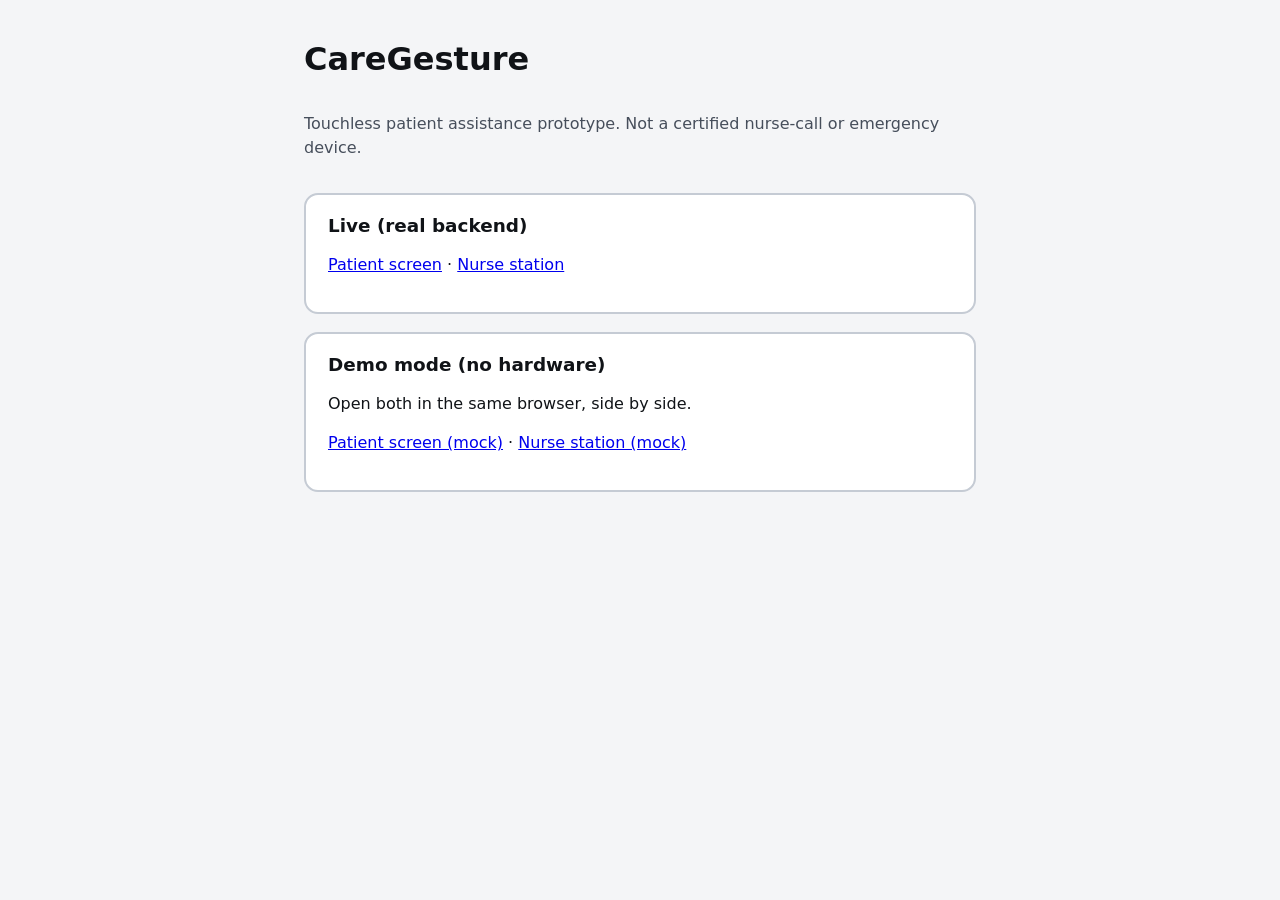
==== frontend/index.html @ 03e3c7c7 "Add patient and nurse dashboards for api.py" ====
<!doctype html>
<html lang="en">
<head>
  <meta charset="utf-8">
  <meta name="viewport" content="width=device-width, initial-scale=1">
  <title>CareGesture</title>
  <link rel="stylesheet" href="styles.css">
</head>
<body>
  <main style="max-width:720px;margin:40px auto;padding:0 24px;display:grid;gap:18px">
    <h1>CareGesture</h1>
    <p class="muted">Touchless patient assistance prototype. Not a certified nurse-call or emergency device.</p>
    <section class="panel">
      <h2>Live (real backend)</h2>
      <p><a href="patient.html">Patient screen</a> &middot; <a href="nurse.html">Nurse station</a></p>
    </section>
    <section class="panel">
      <h2>Demo mode (no hardware)</h2>
      <p>Open both in the same browser, side by side.</p>
      <p><a href="patient.html?mock=1">Patient screen (mock)</a> &middot; <a href="nurse.html?mock=1">Nurse station (mock)</a></p>
    </section>
  </main>
</body>
</html>
---- frontend/styles.css ----
/* CareGesture shared styles (Member 3). High contrast, large targets, no motion when reduced. */

:root {
  --bg: #f4f5f7;
  --surface: #ffffff;
  --text: #101317;
  --muted: #464e5b;
  --border: #c5cbd4;
  --accent: #0b57d0;
  --accent-ink: #ffffff;
  --ok: #0d6b37;
  --ok-bg: #e2f3e8;
  --warn: #7a4a00;
  --warn-bg: #fff0d1;
  --danger: #a8231b;
  --danger-bg: #fde6e4;
  --info: #0b3d91;
  --info-bg: #e5eeff;
  --unknown: #4b5260;
  --unknown-bg: #eceef2;
  --focus: #ffb300;
  --radius: 14px;
  font-family: system-ui, -apple-system, "Segoe UI", Roboto, "Helvetica Neue", Arial, sans-serif;
}

* { box-sizing: border-box; }
html, body { margin: 0; }
body { background: var(--bg); color: var(--text); line-height: 1.45; }
[hidden] { display: none !important; }
:focus-visible { outline: 4px solid var(--focus); outline-offset: 3px; }
h1, h2, h3 { line-height: 1.2; margin: 0; }
.muted { color: var(--muted); }

/* ---------- banners ---------- */
.banner { padding: 14px 24px; font-weight: 700; font-size: 1.15rem; }
.banner-danger { background: var(--danger); color: #fff; }
.banner-demo { background: #2f343c; color: #fff; font-weight: 600; font-size: 0.95rem; }

/* ---------- buttons ---------- */
.btn {
  font: inherit; font-weight: 700; font-size: 1.05rem;
  min-height: 52px; padding: 10px 22px; border-radius: 10px;
  border: 2px solid var(--text); background: var(--surface); color: var(--text); cursor: pointer;
}
.btn:hover { background: #e9ecf1; }
.btn-primary { background: var(--accent); border-color: var(--accent); color: var(--accent-ink); }
.btn-primary:hover { background: #0846a8; }
.btn-ok { background: var(--ok); border-color: var(--ok); color: #fff; }
.btn-ok:hover { background: #0a552c; }
.btn:disabled { opacity: 0.6; cursor: progress; }
.btn-small { min-height: 40px; padding: 6px 14px; font-size: 0.95rem; }

/* ---------- badges and chips ---------- */
.badge, .chip {
  display: inline-flex; align-items: center; gap: 6px;
  font-weight: 700; border-radius: 999px; padding: 4px 12px; font-size: 0.9rem; white-space: nowrap;
  border: 2px solid transparent;
}
.badge-new { background: var(--danger-bg); color: var(--danger); border-color: var(--danger); }
.badge-acknowledged { background: var(--warn-bg); color: var(--warn); border-color: var(--warn); }
.badge-resolved { background: var(--ok-bg); color: var(--ok); border-color: var(--ok); }
.badge-overdue { background: var(--danger); color: #fff; }
.chip-ok { background: var(--ok-bg); color: var(--ok); }
.chip-bad { background: var(--danger-bg); color: var(--danger); border-color: var(--danger); }
.chip-unknown { background: var(--unknown-bg); color: var(--unknown); border-style: dashed; border-color: var(--unknown); }
.chip-warn { background: var(--warn-bg); color: var(--warn); border-color: var(--warn); }

/* ---------- panels ---------- */
.panel {
  background: var(--surface); border: 2px solid var(--border); border-radius: var(--radius);
  padding: 20px 22px;
}
.panel h2 { font-size: 1.15rem; margin-bottom: 12px; }

/* ---------- mock controls ---------- */
.mock-controls {
  margin: 24px auto; max-width: 1100px; padding: 16px 20px;
  border: 2px dashed var(--unknown); border-radius: var(--radius); background: var(--unknown-bg);
}
.mock-controls h2 { font-size: 1rem; margin-bottom: 10px; }
.mock-controls .row { display: flex; flex-wrap: wrap; gap: 10px; align-items: center; }

/* =====================================================================
   Patient view
   ===================================================================== */
.patient main { max-width: 1100px; margin: 0 auto; padding: 20px 24px 40px; display: grid; gap: 22px; }
.patient-header {
  display: flex; justify-content: space-between; align-items: center; flex-wrap: wrap; gap: 12px;
  padding: 16px 24px; background: var(--surface); border-bottom: 2px solid var(--border);
  font-size: 1.25rem; font-weight: 700;
}
.env-mini { font-weight: 500; font-size: 1.05rem; color: var(--muted); }
.env-mini.stale { color: var(--warn); font-weight: 700; }

.state-panel {
  border-radius: 22px; padding: 36px 32px; text-align: center; border: 4px solid var(--accent);
  background: var(--surface);
}
.state-icon { font-size: clamp(3rem, 9vw, 5.5rem); line-height: 1; margin-bottom: 8px; }
.state-panel h1 { font-size: clamp(2.2rem, 6vw, 4rem); font-weight: 800; }
.state-panel p { font-size: clamp(1.25rem, 3vw, 1.8rem); margin: 12px 0 0; }
.state-ready { border-color: var(--accent); }
.state-recognizing { border-color: var(--info); background: var(--info-bg); color: var(--info); }
.state-sent { border-color: var(--ok); background: var(--ok-bg); color: var(--ok); }
.state-rejected { border-color: var(--warn); background: var(--warn-bg); color: var(--warn); }
.state-offline { border-color: var(--danger); background: var(--danger-bg); color: var(--danger); }
.state-connecting { border-color: var(--unknown); background: var(--unknown-bg); color: var(--unknown); }

.hold-progress {
  height: 28px; margin: 22px auto 0; max-width: 560px; border-radius: 999px;
  background: #ffffff; border: 3px solid currentColor; overflow: hidden;
}
.hold-bar { height: 100%; width: 0; background: currentColor; transition: width 0.3s linear; }

.last-request h2, .guide h2 { font-size: 1.5rem; margin-bottom: 14px; }
.last-type { font-size: 1.9rem; font-weight: 800; display: flex; align-items: center; gap: 12px; }
.last-msg { font-size: 1.35rem; margin: 8px 0 16px; }
.steps { list-style: none; padding: 0; margin: 0; display: grid; grid-template-columns: repeat(3, 1fr); gap: 10px; }
.steps li {
  padding: 14px 10px; border-radius: 12px; text-align: center; font-weight: 700; font-size: 1.1rem;
  border: 3px solid var(--border); color: var(--muted); background: var(--surface);
}
.steps li.done { border-color: var(--ok); color: var(--ok); background: var(--ok-bg); }
.steps li.current { border-color: var(--text); color: var(--text); background: #fff7d6; }

.guide-list { list-style: none; padding: 0; margin: 0; display: grid; grid-template-columns: repeat(3, 1fr); gap: 16px; }
.guide-list li {
  background: var(--surface); border: 3px solid var(--border); border-radius: var(--radius);
  padding: 20px 14px; text-align: center;
}
.guide-icon { font-size: clamp(3rem, 8vw, 4.5rem); line-height: 1.1; }
.guide-gesture { font-size: 1.2rem; font-weight: 700; margin-top: 8px; color: var(--muted); }
.guide-means { font-size: 1.5rem; font-weight: 800; margin-top: 4px; }

/* =====================================================================
   Nurse view
   ===================================================================== */
.nurse-header {
  display: flex; align-items: center; gap: 16px; flex-wrap: wrap;
  padding: 14px 24px; background: var(--surface); border-bottom: 2px solid var(--border);
}
.nurse-header h1 { font-size: 1.5rem; margin-right: auto; }
.health { display: flex; flex-wrap: wrap; gap: 8px; }
.nurse-main {
  max-width: 1300px; margin: 0 auto; padding: 22px 24px 40px;
  display: grid; grid-template-columns: minmax(0, 1.7fr) minmax(300px, 1fr); gap: 24px; align-items: start;
}
.nurse-main h2 { font-size: 1.3rem; }
.section-head { display: flex; align-items: baseline; gap: 10px; margin-bottom: 14px; }
.count { font-weight: 800; color: var(--muted); }
.request-list { display: grid; gap: 14px; }
.side { display: grid; gap: 18px; }

.empty {
  padding: 32px; text-align: center; font-size: 1.15rem; color: var(--muted);
  border: 2px dashed var(--border); border-radius: var(--radius); background: var(--surface);
}

.req-card {
  background: var(--surface); border: 2px solid var(--border); border-left: 10px solid var(--border);
  border-radius: 0 var(--radius) var(--radius) 0; padding: 16px 20px; display: grid; gap: 8px;
}
.req-card.status-new { border-left-color: var(--danger); }
.req-card.status-acknowledged { border-left-color: var(--warn); }
.req-card.overdue { border-color: var(--danger); border-left-color: var(--danger); background: #fff5f4; }
.req-card.fresh { animation: fresh 1.2s ease-out 2; }
@keyframes fresh { 0% { box-shadow: 0 0 0 0 rgba(168, 35, 27, 0.55); } 100% { box-shadow: 0 0 0 14px rgba(168, 35, 27, 0); } }
.req-top { display: flex; align-items: center; gap: 14px; flex-wrap: wrap; }
.req-icon { font-size: 2.4rem; line-height: 1; }
.req-type { font-size: 1.4rem; font-weight: 800; }
.req-room { font-size: 1rem; color: var(--muted); font-weight: 600; }
.req-badges { margin-left: auto; display: flex; gap: 8px; flex-wrap: wrap; }
.req-meta { font-size: 1.02rem; }
.req-wait { font-weight: 700; }
.req-env { font-size: 1rem; padding: 8px 12px; border-radius: 10px; background: var(--info-bg); color: var(--info); }
.req-env.stale { background: var(--warn-bg); color: var(--warn); font-weight: 700; }
.req-actions { display: flex; gap: 10px; flex-wrap: wrap; margin-top: 4px; }
.req-error { margin: 0; color: var(--danger); font-weight: 700; }

.env-big { display: flex; gap: 28px; flex-wrap: wrap; }
.env-value { font-size: 2.2rem; font-weight: 800; }
.env-label { color: var(--muted); font-weight: 600; }
.env-note { margin: 10px 0 0; font-size: 0.92rem; color: var(--muted); }
.env-age { margin-top: 8px; font-weight: 600; }
.env-age.stale { color: var(--warn); font-weight: 800; }

.insights-table { width: 100%; border-collapse: collapse; font-size: 0.98rem; }
.insights-table th, .insights-table td { text-align: left; padding: 8px 6px; border-bottom: 1px solid var(--border); }
.insights-table th { color: var(--muted); font-weight: 700; }
.insight-callout { margin: 12px 0 0; padding: 10px 12px; border-radius: 10px; background: var(--warn-bg); color: var(--warn); font-weight: 700; }
.insight-note { margin: 10px 0 0; font-size: 0.92rem; color: var(--muted); }

.resolved-list { list-style: none; padding: 0; margin: 0; display: grid; gap: 8px; }
.resolved-list li { padding: 8px 0; border-bottom: 1px solid var(--border); font-size: 0.98rem; }

@media (max-width: 900px) {
  .nurse-main { grid-template-columns: 1fr; }
}
@media (max-width: 700px) {
  .guide-list { grid-template-columns: 1fr; }
  .steps li { font-size: 0.95rem; padding: 10px 6px; }
  .state-panel { padding: 26px 18px; }
}
@media (prefers-reduced-motion: reduce) {
  *, *::before, *::after { animation: none !important; transition: none !important; }
}
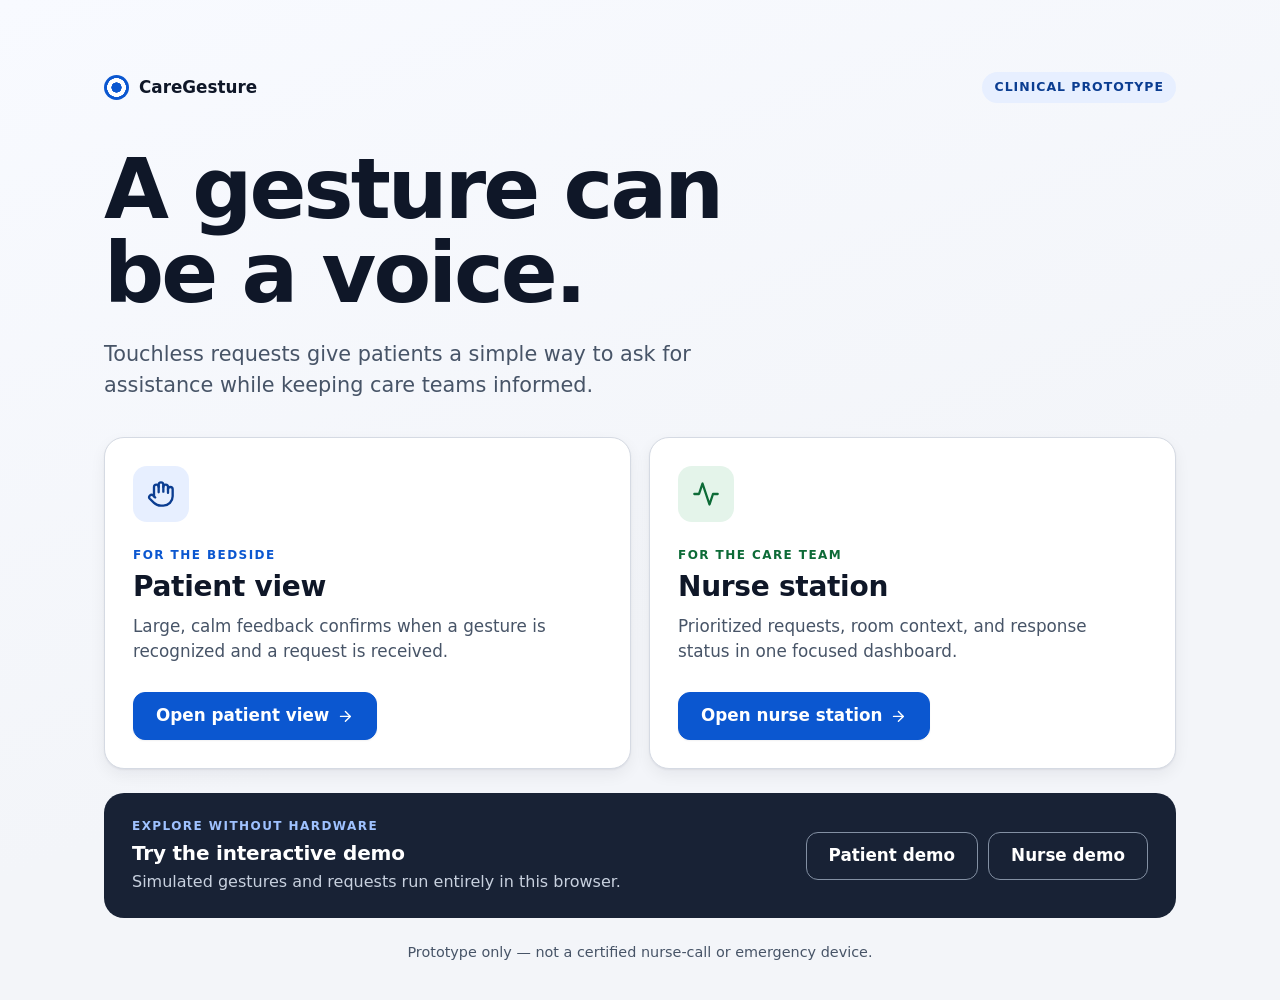
==== commit afdf344e: "Redesign frontend: launcher, patient guide layout, nurse status cards Rework styles into shared toke" ====
--- a/frontend/index.html
+++ b/frontend/index.html
@@ -4,21 +4,42 @@
   <meta charset="utf-8">
   <meta name="viewport" content="width=device-width, initial-scale=1">
   <title>CareGesture</title>
-  <link rel="stylesheet" href="styles.css">
+  <link rel="stylesheet" href="styles.css?v=9">
 </head>
-<body>
-  <main style="max-width:720px;margin:40px auto;padding:0 24px;display:grid;gap:18px">
-    <h1>CareGesture</h1>
-    <p class="muted">Touchless patient assistance prototype. Not a certified nurse-call or emergency device.</p>
-    <section class="panel">
-      <h2>Live (real backend)</h2>
-      <p><a href="patient.html">Patient screen</a> &middot; <a href="nurse.html">Nurse station</a></p>
+<body class="launcher">
+  <main>
+    <header class="launcher-head">
+      <div class="launcher-top">
+        <div class="launcher-brand"><span class="brand-mark" aria-hidden="true"></span><span>CareGesture</span></div>
+        <span class="prototype-pill">Clinical prototype</span>
+      </div>
+      <h1>A gesture can be a voice.</h1>
+      <p>Touchless requests give patients a simple way to ask for assistance while keeping care teams informed.</p>
+    </header>
+    <section class="role-grid" aria-label="Choose a live view">
+      <article class="role-card role-patient">
+        <div class="role-icon" aria-hidden="true"><svg class="icon" viewBox="0 0 24 24" fill="none" stroke="currentColor" stroke-width="2" stroke-linecap="round" stroke-linejoin="round" aria-hidden="true" focusable="false"><path d="M18 11V6a2 2 0 0 0-2-2a2 2 0 0 0-2 2"/><path d="M14 10V4a2 2 0 0 0-2-2a2 2 0 0 0-2 2v2"/><path d="M10 10.5V6a2 2 0 0 0-2-2a2 2 0 0 0-2 2v8"/><path d="M18 8a2 2 0 1 1 4 0v6a8 8 0 0 1-8 8h-2c-2.8 0-4.5-.86-5.99-2.34l-3.6-3.6a2 2 0 0 1 2.83-2.82L7 15"/></svg></div>
+        <p class="eyebrow">For the bedside</p>
+        <h2>Patient view</h2>
+        <p>Large, calm feedback confirms when a gesture is recognized and a request is received.</p>
+        <a class="btn btn-primary" href="patient.html">Open patient view <svg class="icon" viewBox="0 0 24 24" fill="none" stroke="currentColor" stroke-width="2" stroke-linecap="round" stroke-linejoin="round" aria-hidden="true" focusable="false"><path d="M5 12h14"/><path d="m12 5 7 7-7 7"/></svg></a>
+      </article>
+      <article class="role-card role-nurse">
+        <div class="role-icon" aria-hidden="true"><svg class="icon" viewBox="0 0 24 24" fill="none" stroke="currentColor" stroke-width="2" stroke-linecap="round" stroke-linejoin="round" aria-hidden="true" focusable="false"><path d="M22 12h-4l-3 9L9 3l-3 9H2"/></svg></div>
+        <p class="eyebrow">For the care team</p>
+        <h2>Nurse station</h2>
+        <p>Prioritized requests, room context, and response status in one focused dashboard.</p>
+        <a class="btn btn-primary" href="nurse.html">Open nurse station <svg class="icon" viewBox="0 0 24 24" fill="none" stroke="currentColor" stroke-width="2" stroke-linecap="round" stroke-linejoin="round" aria-hidden="true" focusable="false"><path d="M5 12h14"/><path d="m12 5 7 7-7 7"/></svg></a>
+      </article>
     </section>
-    <section class="panel">
-      <h2>Demo mode (no hardware)</h2>
-      <p>Open both in the same browser, side by side.</p>
-      <p><a href="patient.html?mock=1">Patient screen (mock)</a> &middot; <a href="nurse.html?mock=1">Nurse station (mock)</a></p>
+    <section class="demo-strip">
+      <div><p class="eyebrow">Explore without hardware</p><h2>Try the interactive demo</h2><p>Simulated gestures and requests run entirely in this browser.</p></div>
+      <div class="launcher-links">
+        <a class="btn" href="patient.html?mock=1">Patient demo</a>
+        <a class="btn" href="nurse.html?mock=1">Nurse demo</a>
+      </div>
     </section>
+    <footer class="launcher-note">Prototype only — not a certified nurse-call or emergency device.</footer>
   </main>
 </body>
 </html>
--- a/frontend/styles.css
+++ b/frontend/styles.css
@@ -1,205 +1,498 @@
-/* CareGesture shared styles (Member 3). High contrast, large targets, no motion when reduced. */
+/* CareGesture shared styles (Member 3). High contrast, large targets, no motion when reduced.
+ *
+ * Colour is reserved for meaning: blue = action, green = done / healthy, amber = needs a look,
+ * red = waiting or broken. Surfaces stay neutral so a status colour is never competing with
+ * decoration. System fonts on purpose: the screens must render with no internet on the ward LAN.
+ */
 
 :root {
-  --bg: #f4f5f7;
+  --bg: #f3f5f9;
   --surface: #ffffff;
-  --text: #101317;
-  --muted: #464e5b;
-  --border: #c5cbd4;
+  --surface-sunken: #f7f8fb;
+  --surface-hover: #eef1f6;
+  --surface-active: #e3e7ee;
+  --ink: #182235;
+  --ink-text: #e6e9f0;
+  --ink-muted: #c8d1df;
+  --text: #0f1728;
+  --muted: #475467;
+  --border: #d5dae3;
+  --border-strong: #717b8c;
   --accent: #0b57d0;
+  --accent-hover: #0846a8;
+  --accent-active: #063a8c;
   --accent-ink: #ffffff;
   --ok: #0d6b37;
-  --ok-bg: #e2f3e8;
+  --ok-hover: #0a552c;
+  --ok-active: #084423;
+  --ok-bg: #e4f4ea;
   --warn: #7a4a00;
-  --warn-bg: #fff0d1;
+  --warn-bg: #fff1d6;
   --danger: #a8231b;
-  --danger-bg: #fde6e4;
+  --danger-bg: #fde8e6;
+  --danger-surface: #fff5f4;
   --info: #0b3d91;
-  --info-bg: #e5eeff;
+  --info-bg: #e7efff;
+  --info-bg-hover: #dbe7ff;
   --unknown: #4b5260;
   --unknown-bg: #eceef2;
   --focus: #ffb300;
-  --radius: 14px;
+  --radius-lg: 20px;
+  --radius: 16px;
+  --radius-sm: 10px;
+  --radius-pill: 999px;
+  --shadow: 0 1px 2px rgba(15, 23, 40, 0.06), 0 6px 16px rgba(15, 23, 40, 0.06);
+  --shadow-raised: 0 1px 2px rgba(15, 23, 40, 0.08), 0 12px 28px rgba(15, 23, 40, 0.10);
+  --page-max: 1100px;
+  --gutter: 24px;
   font-family: system-ui, -apple-system, "Segoe UI", Roboto, "Helvetica Neue", Arial, sans-serif;
 }
 
 * { box-sizing: border-box; }
 html, body { margin: 0; }
-body { background: var(--bg); color: var(--text); line-height: 1.45; }
+body {
+  min-height: 100vh; background: var(--bg); color: var(--text); line-height: 1.5;
+  -webkit-font-smoothing: antialiased; text-rendering: optimizeLegibility;
+}
 [hidden] { display: none !important; }
-:focus-visible { outline: 4px solid var(--focus); outline-offset: 3px; }
-h1, h2, h3 { line-height: 1.2; margin: 0; }
+/* Dark ring inside an amber halo, so focus is visible on light and coloured surfaces alike. */
+:focus-visible { outline: 3px solid var(--text); outline-offset: 2px; box-shadow: 0 0 0 8px var(--focus); }
+h1, h2, h3 { line-height: 1.2; margin: 0; letter-spacing: -0.01em; }
 .muted { color: var(--muted); }
+.sr-only { position: absolute; width: 1px; height: 1px; margin: -1px; padding: 0; overflow: hidden; clip-path: inset(50%); white-space: nowrap; }
+.eyebrow { margin: 0 0 6px; color: var(--accent); font-size: 0.75rem; font-weight: 800; letter-spacing: 0.12em; text-transform: uppercase; }
+.icon { width: 1em; height: 1em; flex: none; display: block; }
+
+/* ---------- brand ---------- */
+.brand { display: inline-flex; align-items: center; gap: 10px; font-weight: 800; letter-spacing: -0.01em; }
+.brand-mark {
+  display: inline-block; width: 22px; height: 22px; flex: none; border-radius: 50%;
+  background: radial-gradient(circle, var(--accent) 0 28%, #fff 30% 52%, var(--accent) 54%);
+}
 
 /* ---------- banners ---------- */
-.banner { padding: 14px 24px; font-weight: 700; font-size: 1.15rem; }
+.banner { padding: 12px var(--gutter); font-weight: 700; font-size: 1.1rem; }
 .banner-danger { background: var(--danger); color: #fff; }
-.banner-demo { background: #2f343c; color: #fff; font-weight: 600; font-size: 0.95rem; }
+.banner-demo { background: var(--ink); color: var(--ink-text); font-weight: 600; font-size: 0.9rem; padding: 8px var(--gutter); }
 
 /* ---------- buttons ---------- */
 .btn {
-  font: inherit; font-weight: 700; font-size: 1.05rem;
-  min-height: 52px; padding: 10px 22px; border-radius: 10px;
-  border: 2px solid var(--text); background: var(--surface); color: var(--text); cursor: pointer;
-}
-.btn:hover { background: #e9ecf1; }
+  display: inline-flex; align-items: center; justify-content: center; gap: 8px;
+  font: inherit; font-weight: 700; font-size: 1.05rem; text-decoration: none;
+  min-height: 48px; padding: 10px 22px; border-radius: 12px;
+  border: 1.5px solid var(--border-strong); background: var(--surface); color: var(--text); cursor: pointer;
+  box-shadow: 0 1px 2px rgba(15, 23, 40, 0.06);
+  transition: background-color 0.15s ease-out, border-color 0.15s ease-out, box-shadow 0.15s ease-out;
+}
+.btn:focus-visible { box-shadow: 0 0 0 8px var(--focus); }
+.btn:hover { background: var(--surface-hover); border-color: var(--text); }
+.btn:active { box-shadow: none; background: var(--surface-active); }
 .btn-primary { background: var(--accent); border-color: var(--accent); color: var(--accent-ink); }
-.btn-primary:hover { background: #0846a8; }
+.btn-primary:hover { background: var(--accent-hover); border-color: var(--accent-hover); }
+.btn-primary:active { background: var(--accent-active); }
 .btn-ok { background: var(--ok); border-color: var(--ok); color: #fff; }
-.btn-ok:hover { background: #0a552c; }
+.btn-ok:hover { background: var(--ok-hover); border-color: var(--ok-hover); }
+.btn-ok:active { background: var(--ok-active); }
 .btn:disabled { opacity: 0.6; cursor: progress; }
-.btn-small { min-height: 40px; padding: 6px 14px; font-size: 0.95rem; }
+.btn-small { min-height: 44px; padding: 6px 14px; font-size: 0.92rem; border-radius: var(--radius-sm); }
+.btn[aria-pressed="true"] { background: var(--info-bg); border-color: var(--accent); color: var(--info); }
 
 /* ---------- badges and chips ---------- */
 .badge, .chip {
   display: inline-flex; align-items: center; gap: 6px;
-  font-weight: 700; border-radius: 999px; padding: 4px 12px; font-size: 0.9rem; white-space: nowrap;
-  border: 2px solid transparent;
+  font-weight: 700; border-radius: var(--radius-pill); padding: 3px 11px; font-size: 0.85rem; white-space: nowrap;
+  border: 1.5px solid transparent;
 }
 .badge-new { background: var(--danger-bg); color: var(--danger); border-color: var(--danger); }
 .badge-acknowledged { background: var(--warn-bg); color: var(--warn); border-color: var(--warn); }
 .badge-resolved { background: var(--ok-bg); color: var(--ok); border-color: var(--ok); }
 .badge-overdue { background: var(--danger); color: #fff; }
-.chip-ok { background: var(--ok-bg); color: var(--ok); }
+/* Healthy is the quiet state: plain text and a green tick. Only faults get a filled chip. */
+.chip-ok { padding-inline: 4px; color: var(--muted); font-weight: 600; }
+.chip-ok .icon { color: var(--ok); stroke-width: 3; }
 .chip-bad { background: var(--danger-bg); color: var(--danger); border-color: var(--danger); }
 .chip-unknown { background: var(--unknown-bg); color: var(--unknown); border-style: dashed; border-color: var(--unknown); }
 .chip-warn { background: var(--warn-bg); color: var(--warn); border-color: var(--warn); }
 
 /* ---------- panels ---------- */
 .panel {
-  background: var(--surface); border: 2px solid var(--border); border-radius: var(--radius);
-  padding: 20px 22px;
+  background: var(--surface); border: 1px solid var(--border); border-radius: var(--radius);
+  padding: 20px 22px; box-shadow: var(--shadow);
 }
 .panel h2 { font-size: 1.15rem; margin-bottom: 12px; }
+
+/* ---------- page headers ---------- */
+.patient-header, .nurse-header {
+  display: flex; align-items: center; flex-wrap: wrap; gap: 14px;
+  padding: 12px max(var(--gutter), calc((100vw - var(--page-max)) / 2 + var(--gutter)));
+  background: var(--surface); border-bottom: 1px solid var(--border);
+}
 
 /* ---------- mock controls ---------- */
 .mock-controls {
-  margin: 24px auto; max-width: 1100px; padding: 16px 20px;
-  border: 2px dashed var(--unknown); border-radius: var(--radius); background: var(--unknown-bg);
-}
-.mock-controls h2 { font-size: 1rem; margin-bottom: 10px; }
-.mock-controls .row { display: flex; flex-wrap: wrap; gap: 10px; align-items: center; }
+  margin: 8px auto 32px; max-width: calc(var(--page-max) - 2 * var(--gutter)); padding: 14px 18px;
+  border: 1.5px dashed var(--border-strong); border-radius: var(--radius); background: var(--unknown-bg);
+}
+.mock-controls h2 {
+  font-size: 0.8rem; margin-bottom: 10px; text-transform: uppercase; letter-spacing: 0.08em; color: var(--unknown);
+}
+.mock-controls .row { display: flex; flex-wrap: wrap; gap: 8px; align-items: center; }
 
 /* =====================================================================
    Patient view
    ===================================================================== */
-.patient main { max-width: 1100px; margin: 0 auto; padding: 20px 24px 40px; display: grid; gap: 22px; }
-.patient-header {
-  display: flex; justify-content: space-between; align-items: center; flex-wrap: wrap; gap: 12px;
-  padding: 16px 24px; background: var(--surface); border-bottom: 2px solid var(--border);
-  font-size: 1.25rem; font-weight: 700;
-}
-.env-mini { font-weight: 500; font-size: 1.05rem; color: var(--muted); }
+.patient { --page-max: 1240px; }
+.patient main {
+  max-width: var(--page-max); margin: 0 auto; padding: 24px var(--gutter) 32px;
+  display: grid; gap: 24px; align-items: start;
+}
+.patient-header { font-size: 1.2rem; }
+.room-tag {
+  font-weight: 700; font-size: 1.05rem; padding: 4px 14px; border-radius: var(--radius-pill);
+  background: var(--info-bg); color: var(--info);
+}
+.env-mini { margin-left: auto; font-weight: 500; font-size: 1.05rem; color: var(--muted); font-variant-numeric: tabular-nums; }
 .env-mini.stale { color: var(--warn); font-weight: 700; }
 
+/* The state panel is the one thing a patient must be able to read from the bed. */
 .state-panel {
-  border-radius: 22px; padding: 36px 32px; text-align: center; border: 4px solid var(--accent);
-  background: var(--surface);
-}
-.state-icon { font-size: clamp(3rem, 9vw, 5.5rem); line-height: 1; margin-bottom: 8px; }
-.state-panel h1 { font-size: clamp(2.2rem, 6vw, 4rem); font-weight: 800; }
-.state-panel p { font-size: clamp(1.25rem, 3vw, 1.8rem); margin: 12px 0 0; }
-.state-ready { border-color: var(--accent); }
-.state-recognizing { border-color: var(--info); background: var(--info-bg); color: var(--info); }
-.state-sent { border-color: var(--ok); background: var(--ok-bg); color: var(--ok); }
-.state-rejected { border-color: var(--warn); background: var(--warn-bg); color: var(--warn); }
-.state-offline { border-color: var(--danger); background: var(--danger-bg); color: var(--danger); }
-.state-connecting { border-color: var(--unknown); background: var(--unknown-bg); color: var(--unknown); }
+  --state: var(--accent); --state-bg: var(--surface);
+  border-radius: var(--radius-lg); padding: 36px 32px 32px; text-align: center;
+  border: 2px solid var(--state); background: var(--state-bg); box-shadow: var(--shadow-raised);
+  /* No colour transitions: a status must never be shown in a half-way colour. */
+}
+.state-icon {
+  position: relative; display: grid; place-items: center; margin: 0 auto 20px;
+  width: clamp(88px, 13vw, 120px); aspect-ratio: 1; border-radius: 50%;
+  background: var(--state); color: #fff; line-height: 1;
+  font-size: clamp(2.6rem, 7vw, 3.75rem);
+}
+.state-icon .icon { width: 0.95em; height: 0.95em; stroke-width: 2.25; }
+.state-panel h1 { font-size: clamp(2.2rem, 6vw, 4rem); font-weight: 800; letter-spacing: -0.02em; }
+.state-panel p { font-size: clamp(1.25rem, 3vw, 1.7rem); margin: 12px 0 0; }
+.state-ready { --state: var(--accent); }
+.state-ready p { color: var(--muted); }
+.state-recognizing { --state: var(--info); --state-bg: var(--info-bg); color: var(--info); }
+.state-sent { --state: var(--ok); --state-bg: var(--ok-bg); color: var(--ok); }
+.state-rejected { --state: var(--warn); --state-bg: var(--warn-bg); color: var(--warn); }
+.state-offline { --state: var(--danger); --state-bg: var(--danger-bg); color: var(--danger); }
+.state-connecting { --state: var(--unknown); --state-bg: var(--unknown-bg); color: var(--unknown); }
+/* While recognizing, the disc shows the hand emoji, so keep it light. */
+.state-recognizing .state-icon { background: #fff; box-shadow: inset 0 0 0 3px var(--state); }
+/* A slow ring shows the camera is watching. */
+.state-ready .state-icon::after {
+  content: ""; position: absolute; inset: 0; border-radius: 50%;
+  border: 3px solid var(--state); animation: watching 2.4s ease-out infinite;
+}
+@keyframes watching { 0% { transform: scale(1); opacity: 0.55; } 100% { transform: scale(1.45); opacity: 0; } }
 
 .hold-progress {
-  height: 28px; margin: 22px auto 0; max-width: 560px; border-radius: 999px;
-  background: #ffffff; border: 3px solid currentColor; overflow: hidden;
-}
-.hold-bar { height: 100%; width: 0; background: currentColor; transition: width 0.3s linear; }
-
-.last-request h2, .guide h2 { font-size: 1.5rem; margin-bottom: 14px; }
-.last-type { font-size: 1.9rem; font-weight: 800; display: flex; align-items: center; gap: 12px; }
-.last-msg { font-size: 1.35rem; margin: 8px 0 16px; }
-.steps { list-style: none; padding: 0; margin: 0; display: grid; grid-template-columns: repeat(3, 1fr); gap: 10px; }
-.steps li {
-  padding: 14px 10px; border-radius: 12px; text-align: center; font-weight: 700; font-size: 1.1rem;
-  border: 3px solid var(--border); color: var(--muted); background: var(--surface);
-}
-.steps li.done { border-color: var(--ok); color: var(--ok); background: var(--ok-bg); }
-.steps li.current { border-color: var(--text); color: var(--text); background: #fff7d6; }
-
-.guide-list { list-style: none; padding: 0; margin: 0; display: grid; grid-template-columns: repeat(3, 1fr); gap: 16px; }
+  height: 22px; margin: 26px auto 0; max-width: 560px; border-radius: var(--radius-pill);
+  background: #fff; border: 2px solid currentColor; overflow: hidden; padding: 3px;
+}
+.hold-bar { height: 100%; width: 0; border-radius: var(--radius-pill); background: currentColor; transition: width 0.3s linear; }
+
+/* Camera preview: a secondary tool, separated from the status by a hairline. */
+.camera-preview {
+  display: grid; gap: 12px; margin-top: 28px; padding-top: 18px;
+  border-top: 1px solid color-mix(in srgb, var(--state) 22%, var(--border));
+}
+.camera-toolbar {
+  display: flex; align-items: center; justify-content: center; gap: 18px;
+  color: var(--muted); text-align: left;
+}
+.camera-toolbar h2 { margin: 0; color: var(--text); font-size: 1rem; letter-spacing: 0; }
+.camera-toolbar p { margin: 2px 0 0; font-size: 0.9rem; color: var(--muted); }
+.camera-toggle {
+  display: inline-flex; align-items: center; gap: 8px; flex: none; min-height: 44px; padding: 7px 16px 7px 12px;
+  border: 1.5px solid transparent; border-radius: var(--radius-pill); background: var(--info-bg); color: var(--info);
+  font: inherit; font-size: 0.95rem; font-weight: 700; cursor: pointer;
+  transition: background-color 0.15s ease-out, border-color 0.15s ease-out;
+}
+.camera-toggle:hover { background: var(--info-bg-hover); border-color: var(--accent); }
+.camera-toggle:active { background: var(--info-bg-hover); }
+.camera-toggle:disabled { opacity: 0.6; cursor: progress; }
+.camera-toggle-icon {
+  display: grid; place-items: center; width: 24px; height: 24px; border-radius: 50%;
+  background: var(--accent); color: #fff; font-size: 13px; line-height: 1;
+}
+.camera-stage {
+  position: relative; overflow: hidden; border-radius: var(--radius);
+  width: 100%; aspect-ratio: 4 / 3; background: #111827; border: 1px solid rgba(15, 23, 40, 0.18); box-shadow: var(--shadow);
+}
+.camera-stage video { display: block; width: 100%; height: 100%; object-fit: cover; transform: scaleX(-1); }
+.camera-private {
+  position: absolute; left: 10px; top: 10px; padding: 5px 10px; border-radius: var(--radius-pill);
+  background: rgba(15, 23, 40, 0.78); color: #fff; font-size: 0.78rem; font-weight: 700;
+}
+.camera-private span { color: #4ade80; margin-right: 5px; }
+.camera-message { margin: 0; padding: 10px 12px; border-radius: var(--radius-sm); background: var(--warn-bg); color: var(--warn); font-size: 1rem; font-weight: 700; }
+.state-panel .camera-message { font-size: 1rem; margin: 0; }
+
+/* With the preview open, status and video sit side by side. */
+.state-panel:has(.camera-stage:not([hidden])) {
+  display: grid; grid-template-columns: minmax(0, 1fr) minmax(280px, 380px); align-items: center; gap: 30px;
+  padding: 28px 32px; text-align: left;
+}
+.state-panel:has(.camera-stage:not([hidden])) .state-icon { margin-left: 0; width: 92px; }
+.state-panel:has(.camera-stage:not([hidden])) .state-status h1 { font-size: clamp(2.2rem, 4.5vw, 3.25rem); }
+.state-panel:has(.camera-stage:not([hidden])) .camera-preview { margin: 0; padding: 0; border: 0; }
+.state-panel:has(.camera-stage:not([hidden])) .camera-toolbar { justify-content: flex-end; order: 2; }
+.state-panel:has(.camera-stage:not([hidden])) .camera-toolbar > div { display: none; }
+.state-panel:has(.camera-stage:not([hidden])) .camera-stage { order: 1; }
+.state-panel:has(.camera-stage:not([hidden])) .camera-message { order: 3; }
+
+.last-request h2 { font-size: 1.2rem; margin-bottom: 14px; }
+.last-request.panel { padding: 22px 24px; }
+.last-type { font-size: 1.8rem; font-weight: 800; display: flex; align-items: center; gap: 14px; letter-spacing: -0.01em; }
+.type-symbol, .req-icon {
+  display: grid; place-items: center; flex: none; width: 52px; height: 52px; border-radius: 14px;
+  background: var(--info-bg); color: var(--info); font-size: 1.75rem; line-height: 1;
+}
+.last-msg { font-size: 1.3rem; margin: 10px 0 20px; }
+/* Request pipeline. The line shimmers only while the request is still in progress. */
+.steps {
+  --progress: 0%; list-style: none; position: relative; padding: 0; margin: 0;
+  display: grid; grid-template-columns: repeat(3, 1fr); gap: 8px;
+}
+.steps.steps-1 { --progress: 50%; }
+.steps.steps-2 { --progress: 100%; }
+.steps::before, .steps::after {
+  content: ""; position: absolute; z-index: 0; top: 10px; left: 16.666%; height: 5px; border-radius: var(--radius-pill);
+}
+.steps::before { right: 16.666%; background: var(--border); }
+.steps::after {
+  width: calc(var(--progress) * 0.6667);
+  background: linear-gradient(90deg, var(--ok) 0 38%, #65d996 48%, var(--ok) 58% 100%);
+  background-size: 90px 100%; animation: pipeline-train 1.25s linear infinite;
+}
+.steps.steps-2::after { background: var(--ok); animation: none; }
+@keyframes pipeline-train { to { background-position: 90px 0; } }
+.steps li { position: relative; z-index: 1; padding-top: 29px; text-align: center; font-weight: 700; font-size: 1.05rem; color: var(--muted); }
+.steps li::before {
+  content: ""; position: absolute; top: 2px; left: 50%; width: 18px; height: 18px; transform: translateX(-50%);
+  border: 4px solid var(--surface); border-radius: 50%; background: var(--border-strong); box-shadow: 0 0 0 2px var(--border);
+}
+.steps li.done { color: var(--ok); }
+.steps li.done::before { background: var(--ok); box-shadow: 0 0 0 2px var(--ok); }
+.steps li.current { color: var(--text); }
+.steps li.current::before { background: #fff; box-shadow: 0 0 0 3px var(--ok), 0 0 0 7px var(--ok-bg); }
+
+/* With no request yet, the panel shrinks to one quiet line. */
+.last-request.panel:has(#last-request > p.muted:only-child) {
+  display: flex; align-items: baseline; flex-wrap: wrap; gap: 6px 16px; padding: 14px 24px;
+  background: transparent; border-style: dashed; border-color: var(--border-strong); box-shadow: none;
+}
+.last-request.panel:has(#last-request > p.muted:only-child) h2 { margin: 0; font-size: 1.1rem; }
+.last-request.panel:has(#last-request > p.muted:only-child) p { margin: 0; font-size: 1.1rem; }
+
+/* Gesture guide: one row per gesture, hand shape first, meaning beside it. */
+.guide h2 { font-size: 1.2rem; margin-bottom: 6px; }
+.guide-hint { margin: 0 0 16px; color: var(--muted); font-size: 1rem; }
+.guide-list { list-style: none; padding: 0; margin: 0; display: grid; grid-template-columns: repeat(3, 1fr); gap: 12px; }
 .guide-list li {
-  background: var(--surface); border: 3px solid var(--border); border-radius: var(--radius);
-  padding: 20px 14px; text-align: center;
-}
-.guide-icon { font-size: clamp(3rem, 8vw, 4.5rem); line-height: 1.1; }
-.guide-gesture { font-size: 1.2rem; font-weight: 700; margin-top: 8px; color: var(--muted); }
-.guide-means { font-size: 1.5rem; font-weight: 800; margin-top: 4px; }
+  display: grid; grid-template-columns: auto minmax(0, 1fr); align-items: center; column-gap: 18px;
+  background: var(--surface); border: 1px solid var(--border); border-radius: var(--radius);
+  padding: 14px 20px; box-shadow: var(--shadow);
+}
+.guide-icon { grid-row: 1 / span 2; font-size: 3.4rem; line-height: 1.15; }
+.guide-gesture {
+  align-self: end; font-size: 0.82rem; font-weight: 700; color: var(--muted);
+  text-transform: uppercase; letter-spacing: 0.08em;
+}
+.guide-means {
+  align-self: start; font-size: 1.4rem; font-weight: 800; letter-spacing: -0.01em;
+  display: flex; align-items: center; gap: 8px;
+}
+.guide-means .icon { color: var(--accent); }
+
+/* Wide screens: the guide stays beside the status, so nothing needed sits below the fold. */
+@media (min-width: 1000px) {
+  .patient main { grid-template-columns: minmax(0, 1fr) 340px; grid-template-areas: "state guide" "last guide"; }
+  .state-panel { grid-area: state; }
+  .last-request { grid-area: last; }
+  .guide { grid-area: guide; }
+  .guide-list { grid-template-columns: 1fr; }
+}
+/* Tablet: three narrow cards, so stack hand over meaning. */
+@media (min-width: 701px) and (max-width: 999px) {
+  .guide-list li { grid-template-columns: 1fr; justify-items: center; text-align: center; padding: 18px 12px; }
+  .guide-icon { grid-row: auto; }
+  .guide-gesture { margin-top: 6px; }
+}
 
 /* =====================================================================
    Nurse view
    ===================================================================== */
-.nurse-header {
-  display: flex; align-items: center; gap: 16px; flex-wrap: wrap;
-  padding: 14px 24px; background: var(--surface); border-bottom: 2px solid var(--border);
-}
-.nurse-header h1 { font-size: 1.5rem; margin-right: auto; }
-.health { display: flex; flex-wrap: wrap; gap: 8px; }
+.nurse { --page-max: 1300px; }
+/* Health stays in view while the queue scrolls. */
+.nurse-header { position: sticky; top: 0; z-index: 10; }
+.nurse-header h1 { font-size: 1.3rem; margin-right: auto; display: flex; align-items: center; gap: 10px; }
+.h1-sub { font-weight: 500; color: var(--muted); }
+.health { display: flex; flex-wrap: wrap; gap: 4px 10px; align-items: center; }
 .nurse-main {
-  max-width: 1300px; margin: 0 auto; padding: 22px 24px 40px;
+  max-width: var(--page-max); margin: 0 auto; padding: 24px var(--gutter) 32px;
   display: grid; grid-template-columns: minmax(0, 1.7fr) minmax(300px, 1fr); gap: 24px; align-items: start;
 }
-.nurse-main h2 { font-size: 1.3rem; }
-.section-head { display: flex; align-items: baseline; gap: 10px; margin-bottom: 14px; }
-.count { font-weight: 800; color: var(--muted); }
+.nurse-main h2 { font-size: 1.5rem; }
+.section-head { display: flex; align-items: flex-end; justify-content: space-between; gap: 10px; margin-bottom: 14px; }
+.count { font-weight: 700; color: var(--muted); font-variant-numeric: tabular-nums; }
 .request-list { display: grid; gap: 14px; }
-.side { display: grid; gap: 18px; }
+.side { display: grid; gap: 16px; }
+/* Side panels are secondary: small label-style titles keep the request list dominant. */
+.side .panel h2 {
+  font-size: 0.8rem; text-transform: uppercase; letter-spacing: 0.08em; color: var(--muted); margin-bottom: 14px;
+}
 
 .empty {
-  padding: 32px; text-align: center; font-size: 1.15rem; color: var(--muted);
-  border: 2px dashed var(--border); border-radius: var(--radius); background: var(--surface);
+  padding: 40px 32px; text-align: center; font-size: 1.1rem; color: var(--muted);
+  border: 1.5px dashed var(--border-strong); border-radius: var(--radius); background: var(--surface-sunken);
 }
 
 .req-card {
-  background: var(--surface); border: 2px solid var(--border); border-left: 10px solid var(--border);
-  border-radius: 0 var(--radius) var(--radius) 0; padding: 16px 20px; display: grid; gap: 8px;
-}
-.req-card.status-new { border-left-color: var(--danger); }
-.req-card.status-acknowledged { border-left-color: var(--warn); }
-.req-card.overdue { border-color: var(--danger); border-left-color: var(--danger); background: #fff5f4; }
-.req-card.fresh { animation: fresh 1.2s ease-out 2; }
+  --stripe: var(--border-strong);
+  position: relative; background: var(--surface); border: 1px solid var(--border);
+  border-radius: var(--radius); padding: 18px 20px 18px 26px;
+  /* Wait time on the left, action on the right of the same row, so cards stay short. */
+  display: grid; grid-template-columns: minmax(0, 1fr) auto; align-items: center; gap: 12px 16px;
+  box-shadow: inset 6px 0 0 var(--stripe), var(--shadow);
+}
+.req-top, .req-env, .req-error { grid-column: 1 / -1; }
+.req-meta { grid-column: 1; grid-row: 2; }
+.req-actions { grid-column: 2; grid-row: 2; }
+.req-card.status-new { --stripe: var(--danger); }
+.req-card.status-acknowledged { --stripe: var(--warn); }
+.req-card.overdue { --stripe: var(--danger); border-color: var(--danger); background: var(--danger-surface); }
+.req-card.fresh::after {
+  content: ""; position: absolute; inset: 0; border-radius: inherit; pointer-events: none;
+  animation: fresh 1.2s ease-out 2;
+}
 @keyframes fresh { 0% { box-shadow: 0 0 0 0 rgba(168, 35, 27, 0.55); } 100% { box-shadow: 0 0 0 14px rgba(168, 35, 27, 0); } }
 .req-top { display: flex; align-items: center; gap: 14px; flex-wrap: wrap; }
-.req-icon { font-size: 2.4rem; line-height: 1; }
-.req-type { font-size: 1.4rem; font-weight: 800; }
-.req-room { font-size: 1rem; color: var(--muted); font-weight: 600; }
+.req-card.status-new .req-icon { background: var(--danger-bg); color: var(--danger); }
+.req-card.status-acknowledged .req-icon { background: var(--warn-bg); color: var(--warn); }
+.req-type { font-size: 1.4rem; font-weight: 800; letter-spacing: -0.01em; }
+.req-room { font-size: 0.95rem; color: var(--muted); font-weight: 600; }
 .req-badges { margin-left: auto; display: flex; gap: 8px; flex-wrap: wrap; }
-.req-meta { font-size: 1.02rem; }
-.req-wait { font-weight: 700; }
-.req-env { font-size: 1rem; padding: 8px 12px; border-radius: 10px; background: var(--info-bg); color: var(--info); }
+.req-meta {
+  display: flex; flex-direction: column-reverse; align-items: flex-start; gap: 0;
+  font-size: 0.95rem; color: var(--muted); font-variant-numeric: tabular-nums;
+}
+/* How long the patient has waited is the triage signal, so it is the loudest line on the card. */
+.req-wait { font-weight: 800; font-size: 1.3rem; color: var(--text); letter-spacing: -0.01em; line-height: 1.25; }
+.req-card.overdue .req-wait { color: var(--danger); }
+/* Once a nurse has seen it, the clock matters less. */
+.req-card.status-acknowledged .req-wait { font-size: 1.05rem; font-weight: 700; }
+.req-env { font-size: 0.98rem; padding: 8px 12px; border-radius: var(--radius-sm); background: var(--info-bg); color: var(--info); }
 .req-env.stale { background: var(--warn-bg); color: var(--warn); font-weight: 700; }
-.req-actions { display: flex; gap: 10px; flex-wrap: wrap; margin-top: 4px; }
+.req-actions { display: flex; gap: 10px; flex-wrap: wrap; }
+.req-actions .btn { min-width: 148px; }
 .req-error { margin: 0; color: var(--danger); font-weight: 700; }
 
-.env-big { display: flex; gap: 28px; flex-wrap: wrap; }
-.env-value { font-size: 2.2rem; font-weight: 800; }
-.env-label { color: var(--muted); font-weight: 600; }
-.env-note { margin: 10px 0 0; font-size: 0.92rem; color: var(--muted); }
-.env-age { margin-top: 8px; font-weight: 600; }
+.env-big { display: flex; gap: 32px; flex-wrap: wrap; }
+.env-value { font-size: 2.3rem; font-weight: 800; letter-spacing: -0.02em; line-height: 1.1; font-variant-numeric: tabular-nums; }
+.env-label { color: var(--muted); font-weight: 600; font-size: 0.92rem; margin-top: 2px; }
+.env-note { margin: 12px 0 0; font-size: 0.88rem; color: var(--muted); }
+.env-age { margin: 12px 0 0; font-weight: 600; font-size: 0.95rem; font-variant-numeric: tabular-nums; }
 .env-age.stale { color: var(--warn); font-weight: 800; }
 
-.insights-table { width: 100%; border-collapse: collapse; font-size: 0.98rem; }
+.insights-table { width: 100%; border-collapse: collapse; font-size: 0.95rem; font-variant-numeric: tabular-nums; }
 .insights-table th, .insights-table td { text-align: left; padding: 8px 6px; border-bottom: 1px solid var(--border); }
-.insights-table th { color: var(--muted); font-weight: 700; }
-.insight-callout { margin: 12px 0 0; padding: 10px 12px; border-radius: 10px; background: var(--warn-bg); color: var(--warn); font-weight: 700; }
-.insight-note { margin: 10px 0 0; font-size: 0.92rem; color: var(--muted); }
-
-.resolved-list { list-style: none; padding: 0; margin: 0; display: grid; gap: 8px; }
-.resolved-list li { padding: 8px 0; border-bottom: 1px solid var(--border); font-size: 0.98rem; }
-
+.insights-table th { color: var(--muted); font-weight: 700; font-size: 0.82rem; }
+.insights-table th:not(:first-child), .insights-table td:not(:first-child) { text-align: right; }
+.insights-table tbody tr:last-child td { border-bottom: 0; }
+.insight-callout { margin: 12px 0 0; padding: 10px 12px; border-radius: var(--radius-sm); background: var(--warn-bg); color: var(--warn); font-weight: 700; }
+.insight-note { margin: 10px 0 0; font-size: 0.88rem; color: var(--muted); }
+#notice { margin: 0 0 14px; }
+
+.resolved-list { list-style: none; padding: 0; margin: 0; display: grid; }
+.resolved-list li { padding: 9px 0; border-bottom: 1px solid var(--border); font-size: 0.95rem; font-variant-numeric: tabular-nums; }
+.resolved-list li:first-child { padding-top: 0; }
+.resolved-list li:last-child { border-bottom: 0; padding-bottom: 0; }
+
+/* =====================================================================
+   Launcher
+   ===================================================================== */
+.launcher { --page-max: 1120px; background: linear-gradient(160deg, #f8faff 0%, var(--bg) 60%); }
+.launcher main { max-width: var(--page-max); margin: 0 auto; padding: clamp(32px, 6vw, 72px) var(--gutter) 36px; display: grid; gap: 24px; }
+.launcher-head { padding: 0 0 12px; }
+.launcher-top { display: flex; align-items: center; justify-content: space-between; flex-wrap: wrap; gap: 12px; margin-bottom: 44px; }
+.launcher-brand { display: flex; align-items: center; gap: 10px; font-size: 1.05rem; font-weight: 800; }
+.launcher-brand .brand-mark { width: 25px; height: 25px; }
+.prototype-pill { padding: 6px 12px; border-radius: var(--radius-pill); background: var(--info-bg); color: var(--info); font-size: 0.78rem; font-weight: 800; text-transform: uppercase; letter-spacing: 0.08em; }
+.launcher-head h1 { max-width: 700px; font-size: clamp(2.7rem, 7vw, 5.25rem); line-height: 1; letter-spacing: -0.035em; }
+.launcher-head > p { max-width: 620px; margin: 24px 0 0; color: var(--muted); font-size: clamp(1.08rem, 2vw, 1.3rem); }
+.role-grid { display: grid; grid-template-columns: repeat(2, 1fr); gap: 18px; }
+.role-card {
+  padding: 28px; border: 1px solid var(--border); border-radius: var(--radius-lg);
+  background: var(--surface); box-shadow: var(--shadow);
+  display: flex; flex-direction: column; align-items: flex-start;
+}
+.role-icon {
+  display: grid; place-items: center; width: 56px; height: 56px; margin-bottom: 24px; border-radius: 14px;
+  background: var(--info-bg); color: var(--info); font-size: 1.75rem;
+}
+.role-nurse .role-icon { background: var(--ok-bg); color: var(--ok); }
+.role-nurse .eyebrow { color: var(--ok); }
+.role-card h2 { font-size: 1.75rem; }
+.role-card > p:not(.eyebrow) { max-width: 450px; margin: 10px 0 28px; color: var(--muted); font-size: 1.05rem; }
+.role-card .btn { margin-top: auto; }
+.demo-strip {
+  display: flex; align-items: center; justify-content: space-between; gap: 24px; padding: 24px 28px;
+  border-radius: var(--radius-lg); background: var(--ink); color: #fff;
+}
+.demo-strip .eyebrow { color: #9fc2ff; }
+.demo-strip h2 { font-size: 1.25rem; }
+.demo-strip p:not(.eyebrow) { margin: 5px 0 0; color: var(--ink-muted); }
+.demo-strip .btn { border-color: #8390a3; background: transparent; color: #fff; box-shadow: none; }
+.demo-strip .btn:hover { background: #2b3850; border-color: #fff; }
+.demo-strip .btn:active { background: #354462; }
+.demo-strip :focus-visible { outline-color: #fff; }
+.launcher-links { display: flex; flex-wrap: wrap; gap: 10px; }
+.launcher-note { color: var(--muted); font-size: 0.9rem; text-align: center; }
+
+/* =====================================================================
+   Responsive
+   ===================================================================== */
 @media (max-width: 900px) {
   .nurse-main { grid-template-columns: 1fr; }
+  .nurse-header { position: static; align-items: flex-start; }
+  .health { order: 3; width: 100%; }
 }
 @media (max-width: 700px) {
+  :root { --gutter: 16px; }
   .guide-list { grid-template-columns: 1fr; }
-  .steps li { font-size: 0.95rem; padding: 10px 6px; }
-  .state-panel { padding: 26px 18px; }
+  .steps li { font-size: 0.95rem; }
+  .state-panel { padding: 28px 18px 24px; }
+  .patient-header { padding-block: 10px; gap: 10px; }
+  .patient-header .brand { display: none; }
+  .room-tag, .env-mini { font-size: 0.9rem; }
+  .patient main { padding-block: 16px 24px; gap: 18px; }
+  .camera-toolbar { flex-direction: column; gap: 12px; text-align: center; }
+  .camera-toggle { width: 100%; justify-content: center; }
+  .state-panel:has(.camera-stage:not([hidden])) { grid-template-columns: 1fr; padding: 24px 18px; text-align: center; }
+  .state-panel:has(.camera-stage:not([hidden])) .state-icon { margin-left: auto; }
+  .role-grid { grid-template-columns: 1fr; }
+  .role-card { padding: 24px; }
+  .demo-strip { align-items: flex-start; flex-direction: column; }
+  .demo-strip .launcher-links, .demo-strip .btn { width: 100%; }
+  .launcher-top { margin-bottom: 28px; }
+}
+@media (max-width: 560px) {
+  .nurse-header h1 { width: 100%; margin-bottom: 2px; }
+  .nurse-header #sound-toggle { width: 100%; }
+  .chip { font-size: 0.8rem; padding: 3px 8px; }
+  .chip-ok { padding-inline: 2px; }
+  .nurse-main { padding-block: 18px 26px; gap: 18px; }
+  .side .panel { padding: 18px; }
+  .env-big { gap: 24px; }
+  .env-value { font-size: 2rem; }
+  .mock-controls { margin-inline: var(--gutter); }
+}
+@media (max-width: 480px) {
+  .req-card { grid-template-columns: 1fr; }
+  .req-actions { grid-column: 1; grid-row: auto; }
+  .req-actions .btn { width: 100%; }
 }
 @media (prefers-reduced-motion: reduce) {
   *, *::before, *::after { animation: none !important; transition: none !important; }
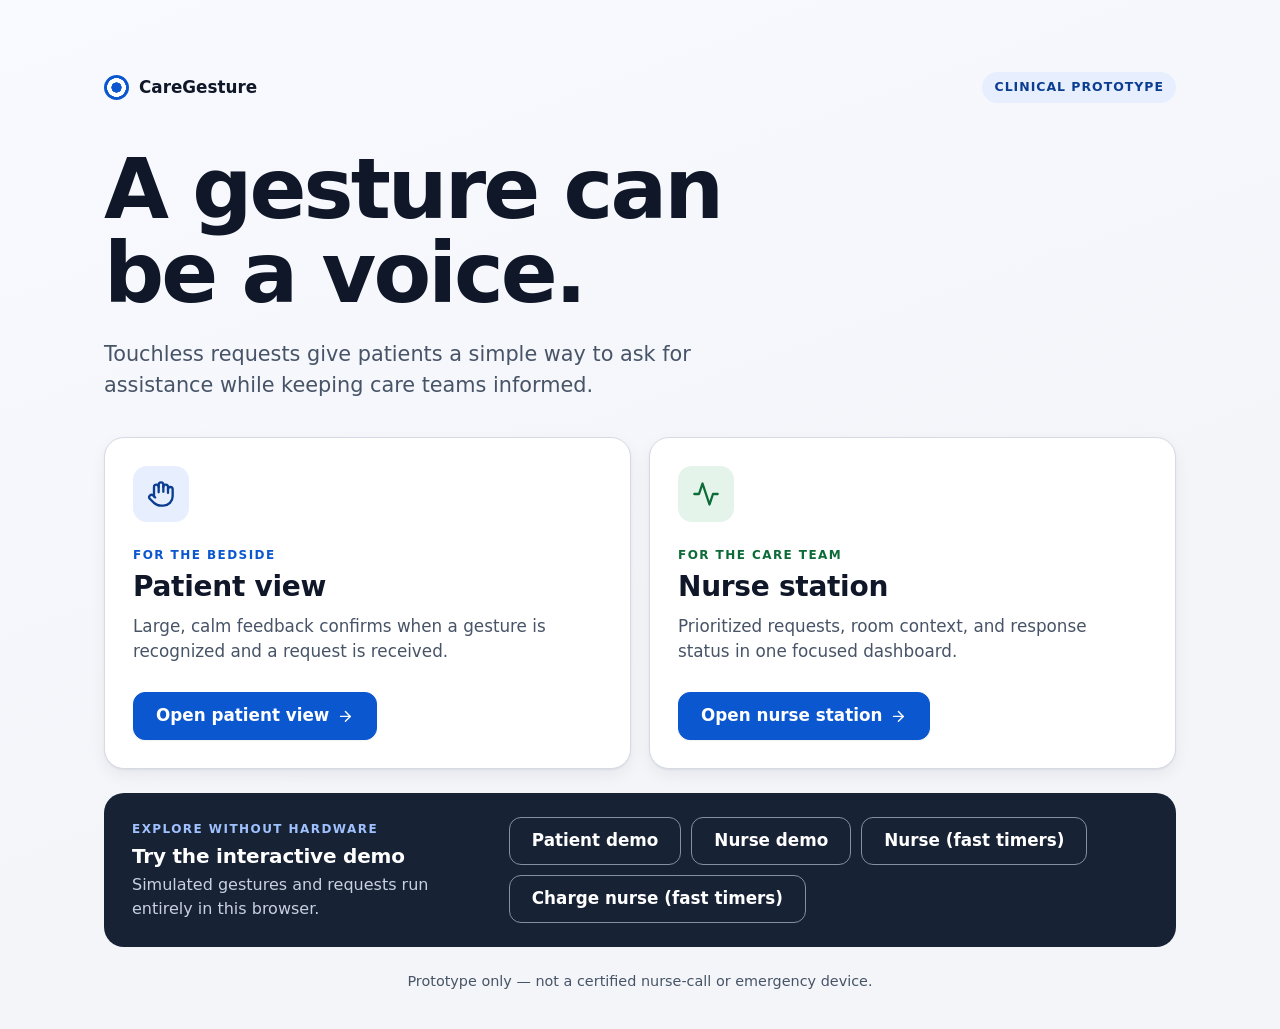
==== commit 4b042536: "Add nurse replies and escalation with a charge nurse view Backend: preset reply codes, POST /api/req" ====
--- a/frontend/index.html
+++ b/frontend/index.html
@@ -4,7 +4,7 @@
   <meta charset="utf-8">
   <meta name="viewport" content="width=device-width, initial-scale=1">
   <title>CareGesture</title>
-  <link rel="stylesheet" href="styles.css?v=9">
+  <link rel="stylesheet" href="styles.css?v=12">
 </head>
 <body class="launcher">
   <main>
@@ -37,6 +37,8 @@
       <div class="launcher-links">
         <a class="btn" href="patient.html?mock=1">Patient demo</a>
         <a class="btn" href="nurse.html?mock=1">Nurse demo</a>
+        <a class="btn" href="nurse.html?mock=1&amp;overdue_s=10&amp;escalate_s=20">Nurse (fast timers)</a>
+        <a class="btn" href="nurse.html?mock=1&amp;station=charge&amp;overdue_s=10&amp;escalate_s=20">Charge nurse (fast timers)</a>
       </div>
     </section>
     <footer class="launcher-note">Prototype only — not a certified nurse-call or emergency device.</footer>
--- a/frontend/styles.css
+++ b/frontend/styles.css
@@ -107,6 +107,7 @@
 .badge-acknowledged { background: var(--warn-bg); color: var(--warn); border-color: var(--warn); }
 .badge-resolved { background: var(--ok-bg); color: var(--ok); border-color: var(--ok); }
 .badge-overdue { background: var(--danger); color: #fff; }
+.badge-escalated { background: #6b0f0a; color: #fff; }
 /* Healthy is the quiet state: plain text and a green tick. Only faults get a filled chip. */
 .chip-ok { padding-inline: 4px; color: var(--muted); font-weight: 600; }
 .chip-ok .icon { color: var(--ok); stroke-width: 3; }
@@ -250,6 +251,11 @@
   background: var(--info-bg); color: var(--info); font-size: 1.75rem; line-height: 1;
 }
 .last-msg { font-size: 1.3rem; margin: 10px 0 20px; }
+.reply-block { margin: 14px 0 0; padding: 14px 18px; border-radius: var(--radius); background: var(--info-bg); border: 1.5px solid var(--info); color: var(--info); }
+.reply-label { font-size: 0.8rem; font-weight: 800; text-transform: uppercase; letter-spacing: 0.1em; }
+.reply-text { margin-top: 4px; font-size: clamp(1.5rem, 4vw, 2.2rem); font-weight: 800; line-height: 1.2; color: var(--text); }
+.reply-time { margin-top: 4px; font-size: 0.95rem; color: var(--muted); }
+.reply-banner { grid-area: reply; margin: 0; padding: 18px 24px; border-radius: var(--radius-lg); box-shadow: var(--shadow-raised); }
 /* Request pipeline. The line shimmers only while the request is still in progress. */
 .steps {
   --progress: 0%; list-style: none; position: relative; padding: 0; margin: 0;
@@ -312,6 +318,7 @@
   .state-panel { grid-area: state; }
   .last-request { grid-area: last; }
   .guide { grid-area: guide; }
+  .patient main:has(#reply-banner:not([hidden])) { grid-template-areas: "reply guide" "state guide" "last guide"; }
   .guide-list { grid-template-columns: 1fr; }
 }
 /* Tablet: three narrow cards, so stack hand over meaning. */
@@ -387,6 +394,14 @@
 .req-env.stale { background: var(--warn-bg); color: var(--warn); font-weight: 700; }
 .req-actions { display: flex; gap: 10px; flex-wrap: wrap; }
 .req-actions .btn { min-width: 148px; }
+.req-replies { grid-column: 1 / -1; display: flex; flex-wrap: wrap; align-items: center; gap: 8px; padding-top: 12px; border-top: 1px solid var(--border); }
+.req-replies-label { flex: none; margin-right: 4px; font-size: 0.8rem; font-weight: 700; text-transform: uppercase; letter-spacing: 0.08em; color: var(--muted); }
+.req-replied { grid-column: 1 / -1; display: flex; align-items: center; gap: 8px; font-weight: 700; color: var(--ok); }
+.req-replied .icon { stroke-width: 3; }
+.req-escalation { grid-column: 1 / -1; padding: 8px 12px; border-radius: var(--radius-sm); background: #6b0f0a; color: #fff; font-weight: 700; }
+.req-card.escalated { --stripe: #6b0f0a; border: 2px solid #6b0f0a; animation: escalate 1.6s ease-in-out infinite; }
+@keyframes escalate { 0%, 100% { box-shadow: inset 6px 0 0 var(--stripe), var(--shadow), 0 0 0 0 rgba(107, 15, 10, 0.45); } 50% { box-shadow: inset 6px 0 0 var(--stripe), var(--shadow), 0 0 0 8px rgba(107, 15, 10, 0); } }
+.charge .nurse-header { border-bottom: 4px solid #6b0f0a; }
 .req-error { margin: 0; color: var(--danger); font-weight: 700; }
 
 .env-big { display: flex; gap: 32px; flex-wrap: wrap; }
@@ -409,6 +424,13 @@
 .resolved-list li { padding: 9px 0; border-bottom: 1px solid var(--border); font-size: 0.95rem; font-variant-numeric: tabular-nums; }
 .resolved-list li:first-child { padding-top: 0; }
 .resolved-list li:last-child { border-bottom: 0; padding-bottom: 0; }
+
+.alert-settings { display: grid; gap: 14px; }
+.alert-settings .field { display: grid; gap: 6px; font-weight: 600; font-size: 0.95rem; }
+.alert-settings input[type="range"] { width: 100%; min-height: 28px; accent-color: var(--accent); }
+.alert-settings .check { display: flex; align-items: center; gap: 10px; font-weight: 600; font-size: 0.95rem; min-height: 44px; }
+.alert-settings input[type="checkbox"] { width: 22px; height: 22px; accent-color: var(--accent); flex: none; }
+.alert-settings .row { display: flex; flex-wrap: wrap; gap: 8px; }
 
 /* =====================================================================
    Launcher
